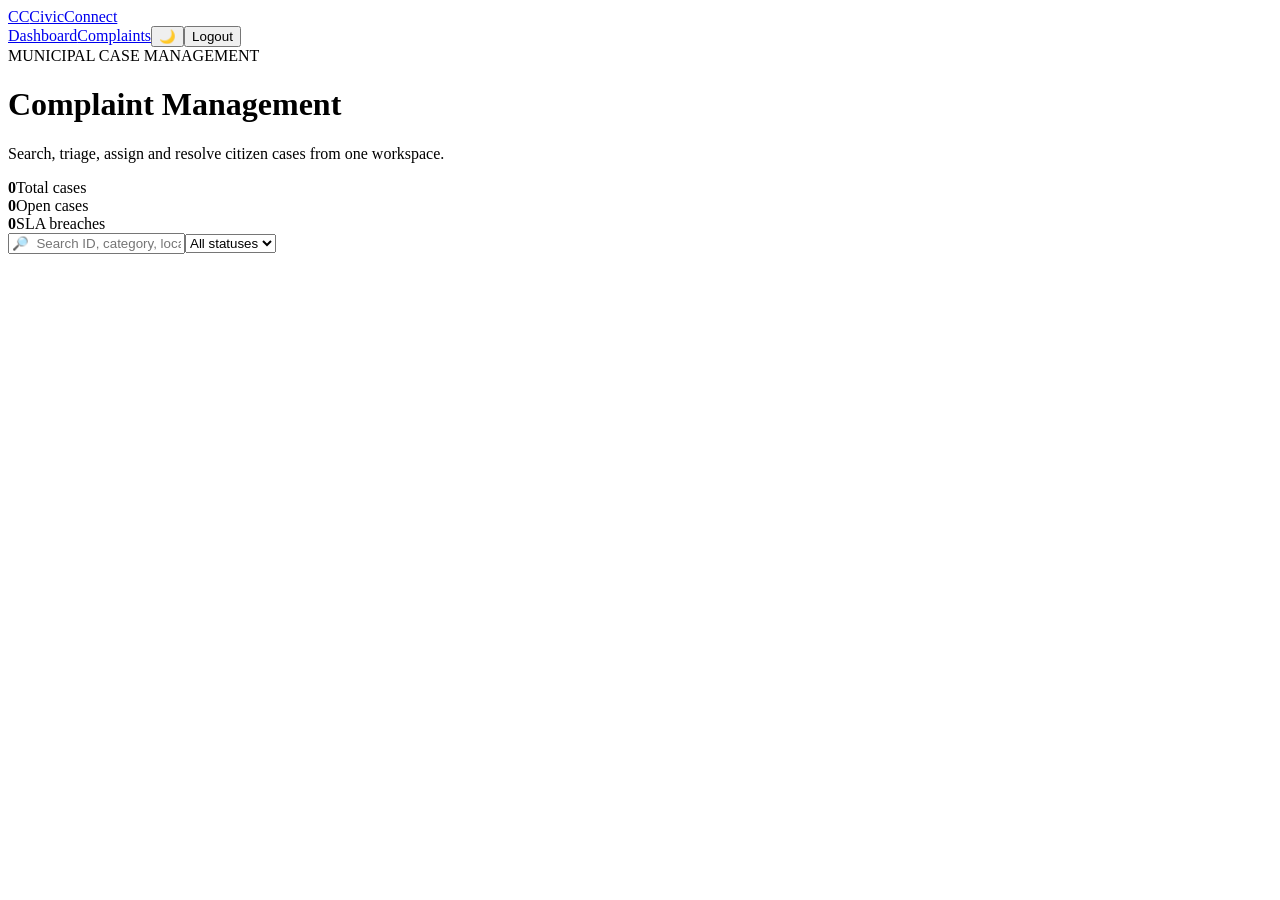
==== admin-complaints.html @ ee2b41be "Add files via upload" ====
<!DOCTYPE html><html lang="en"><head><meta charset="UTF-8"><meta name="viewport" content="width=device-width,initial-scale=1.0"><title>Complaint Management | CivicConnect</title><link rel="stylesheet" href="../css/style.css"><link rel="stylesheet" href="../css/admin.css"></head>
<body><header class="topbar"><a class="brand" href="../index.html"><span class="brand-mark">CC</span>CivicConnect</a><nav class="topnav"><a href="admin-dashboard.html">Dashboard</a><a class="active" href="admin-complaints.html">Complaints</a><button class="icon-btn" id="themeToggle">🌙</button><button class="btn ghost" onclick="logout()">Logout</button></nav></header>
<main class="page-shell"><div class="page-heading"><div><span class="eyebrow">MUNICIPAL CASE MANAGEMENT</span><h1>Complaint Management</h1><p>Search, triage, assign and resolve citizen cases from one workspace.</p></div></div>
<div class="kpi-strip"><div class="kpi"><b id="caseTotal">0</b><span>Total cases</span></div><div class="kpi"><b id="caseOpen">0</b><span>Open cases</span></div><div class="kpi"><b id="caseSla">0</b><span>SLA breaches</span></div></div>
<div class="toolbar panel"><input id="adminSearch" placeholder="🔎  Search ID, category, location or citizen"><select id="statusFilter"><option value="">All statuses</option><option>Submitted</option><option>Verified</option><option>Assigned</option><option>In Progress</option><option>Resolved</option></select></div>
<div id="adminComplaints" class="admin-complaints"></div></main>
<script src="../js/storage.js"></script><script src="../js/auth.js"></script><script src="../js/app.js"></script><script src="../js/admin.js"></script><script>requireRole("admin");setupAdminComplaints();</script></body></html>
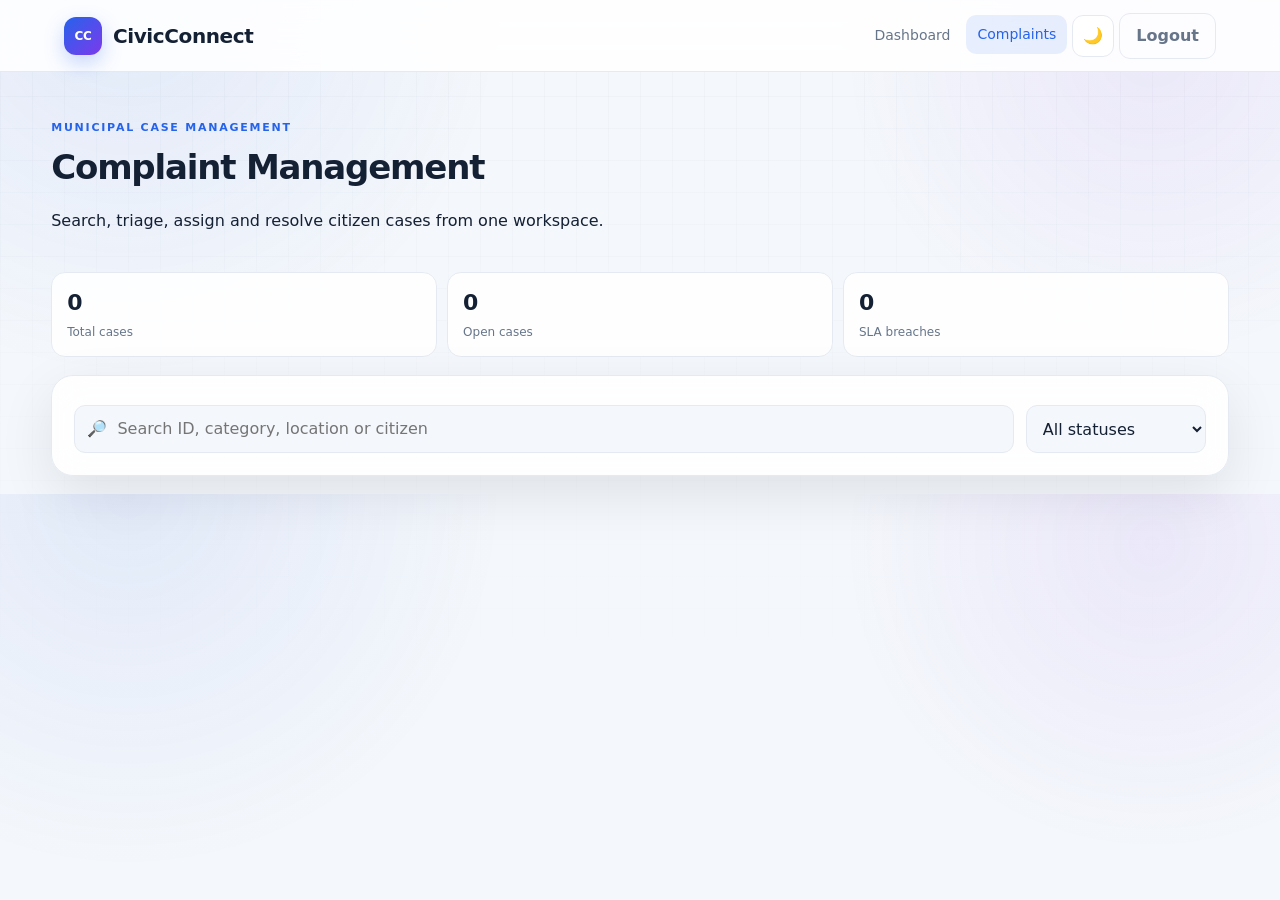
==== commit 4afd7827: "Fix stylesheet path in admin-complaints.html" ====
--- a/admin-complaints.html
+++ b/admin-complaints.html
@@ -1,7 +1,7 @@
-<!DOCTYPE html><html lang="en"><head><meta charset="UTF-8"><meta name="viewport" content="width=device-width,initial-scale=1.0"><title>Complaint Management | CivicConnect</title><link rel="stylesheet" href="../css/style.css"><link rel="stylesheet" href="../css/admin.css"></head>
+<!DOCTYPE html><html lang="en"><head><meta charset="UTF-8"><meta name="viewport" content="width=device-width,initial-scale=1.0"><title>Complaint Management | CivicConnect</title><link rel="stylesheet" href="style.css"><link rel="stylesheet" href="../css/admin.css"></head>
 <body><header class="topbar"><a class="brand" href="../index.html"><span class="brand-mark">CC</span>CivicConnect</a><nav class="topnav"><a href="admin-dashboard.html">Dashboard</a><a class="active" href="admin-complaints.html">Complaints</a><button class="icon-btn" id="themeToggle">🌙</button><button class="btn ghost" onclick="logout()">Logout</button></nav></header>
 <main class="page-shell"><div class="page-heading"><div><span class="eyebrow">MUNICIPAL CASE MANAGEMENT</span><h1>Complaint Management</h1><p>Search, triage, assign and resolve citizen cases from one workspace.</p></div></div>
 <div class="kpi-strip"><div class="kpi"><b id="caseTotal">0</b><span>Total cases</span></div><div class="kpi"><b id="caseOpen">0</b><span>Open cases</span></div><div class="kpi"><b id="caseSla">0</b><span>SLA breaches</span></div></div>
 <div class="toolbar panel"><input id="adminSearch" placeholder="🔎  Search ID, category, location or citizen"><select id="statusFilter"><option value="">All statuses</option><option>Submitted</option><option>Verified</option><option>Assigned</option><option>In Progress</option><option>Resolved</option></select></div>
 <div id="adminComplaints" class="admin-complaints"></div></main>
-<script src="../js/storage.js"></script><script src="../js/auth.js"></script><script src="../js/app.js"></script><script src="../js/admin.js"></script><script>requireRole("admin");setupAdminComplaints();</script></body></html>+<script src="../js/storage.js"></script><script src="../js/auth.js"></script><script src="../js/app.js"></script><script src="../js/admin.js"></script><script>requireRole("admin");setupAdminComplaints();</script></body></html>
--- a/style.css
+++ b/style.css
@@ -0,0 +1,43 @@
+
+:root{
+  --bg:#f4f7fb;--surface:rgba(255,255,255,.88);--surface-solid:#fff;--text:#142033;
+  --muted:#66758a;--primary:#2563eb;--primary2:#7c3aed;--border:#e5eaf2;
+  --success:#16a34a;--warning:#d97706;--danger:#dc2626;
+  --shadow:0 18px 55px rgba(15,23,42,.09);--shadow-sm:0 8px 24px rgba(15,23,42,.07);
+}
+[data-theme="dark"]{
+  --bg:#08111f;--surface:rgba(18,29,45,.88);--surface-solid:#121d2d;--text:#f2f6fb;
+  --muted:#a6b2c3;--border:#26354b;--shadow:0 18px 55px rgba(0,0,0,.28);--shadow-sm:0 8px 24px rgba(0,0,0,.2)
+}
+*{box-sizing:border-box}
+html{scroll-behavior:smooth}
+body{margin:0;background:radial-gradient(circle at 10% 0%,rgba(37,99,235,.09),transparent 30%),radial-gradient(circle at 90% 10%,rgba(124,58,237,.08),transparent 25%),var(--bg);color:var(--text);font-family:Inter,ui-sans-serif,system-ui,-apple-system,Segoe UI,sans-serif;line-height:1.5;overflow-x:hidden}
+body:before{content:"";position:fixed;inset:0;pointer-events:none;background-image:linear-gradient(rgba(100,116,139,.035) 1px,transparent 1px),linear-gradient(90deg,rgba(100,116,139,.035) 1px,transparent 1px);background-size:32px 32px;mask-image:linear-gradient(to bottom,#000,transparent 75%);z-index:-1}
+a{color:var(--primary);text-decoration:none}button,input,select,textarea{font:inherit}button{cursor:pointer}
+.topbar{min-height:72px;background:var(--surface);backdrop-filter:blur(18px);border-bottom:1px solid var(--border);display:flex;align-items:center;justify-content:space-between;padding:0 5%;position:sticky;top:0;z-index:20}
+.brand{display:flex;align-items:center;gap:11px;font-weight:850;font-size:20px;color:var(--text);letter-spacing:-.02em}.brand-mark{display:grid;place-items:center;width:38px;height:38px;border-radius:12px;background:linear-gradient(135deg,var(--primary),var(--primary2));color:#fff;font-size:12px;box-shadow:0 8px 20px rgba(37,99,235,.25);animation:float 5s ease-in-out infinite}
+.topnav{display:flex;align-items:center;gap:5px}.topnav a{padding:9px 11px;border-radius:10px;color:var(--muted);font-size:14px;transition:.2s}.topnav a.active,.topnav a:hover{background:rgba(37,99,235,.1);color:var(--primary);transform:translateY(-1px)}
+.page-shell{width:min(1180px,92%);margin:0 auto}.hero{padding:80px 0 55px}.hero-copy{text-align:center;max-width:900px;margin:auto}.eyebrow{color:var(--primary);font-size:11px;font-weight:850;letter-spacing:.16em}
+.hero h1{font-size:clamp(42px,7vw,76px);line-height:.99;letter-spacing:-.055em;margin:17px 0}.hero h1 span{background:linear-gradient(90deg,var(--primary),var(--primary2));background-clip:text;-webkit-background-clip:text;color:transparent}
+.hero-copy p{font-size:18px;color:var(--muted);max-width:730px;margin:0 auto 28px}.feature-row{display:flex;gap:10px;justify-content:center;flex-wrap:wrap}.feature-row span{padding:9px 13px;border:1px solid var(--border);border-radius:999px;background:var(--surface);font-size:13px;box-shadow:var(--shadow-sm);animation:rise .7s both}.feature-row span:nth-child(2){animation-delay:.06s}.feature-row span:nth-child(3){animation-delay:.12s}.feature-row span:nth-child(4){animation-delay:.18s}
+.role-grid{display:grid;grid-template-columns:repeat(2,1fr);gap:20px;max-width:900px;margin:52px auto 30px}.role-card,.info-card,.panel,.stat-card,.auth-card{background:var(--surface);backdrop-filter:blur(16px);border:1px solid var(--border);box-shadow:var(--shadow);border-radius:22px}.role-card{padding:30px;text-align:center;position:relative;overflow:hidden;transition:.28s}.role-card:before{content:"";position:absolute;inset:0 auto auto 0;width:100%;height:4px;background:linear-gradient(90deg,var(--primary),var(--primary2));transform:scaleX(0);transform-origin:left;transition:.3s}.role-card:hover{transform:translateY(-7px);box-shadow:0 24px 65px rgba(15,23,42,.13)}.role-card:hover:before{transform:scaleX(1)}.role-card h2{margin:12px 0 7px}.role-card p{color:var(--muted);min-height:62px}.role-icon{font-size:42px;display:grid;place-items:center;width:64px;height:64px;margin:auto;border-radius:18px;background:rgba(37,99,235,.1)}.role-card small{display:block;margin-top:13px;color:var(--muted)}
+.info-grid{display:grid;grid-template-columns:repeat(3,1fr);gap:14px}.info-card{padding:20px;transition:.25s}.info-card:hover{transform:translateY(-4px)}.info-card strong,.info-card span{display:block}.info-card span{color:var(--muted);font-size:14px;margin-top:6px}.footer{text-align:center;color:var(--muted);padding:35px}
+.btn{border:0;border-radius:11px;padding:10px 16px;font-weight:750;display:inline-flex;align-items:center;justify-content:center;gap:7px;transition:.2s;position:relative;overflow:hidden}.btn:hover{transform:translateY(-2px)}.btn.primary{background:linear-gradient(135deg,var(--primary),var(--primary2));color:#fff;box-shadow:0 10px 25px rgba(37,99,235,.22)}.btn.primary:hover{filter:brightness(1.05)}.btn.dark{background:#172033;color:#fff}.btn.secondary{background:rgba(37,99,235,.1);color:var(--primary)}.btn.ghost{background:transparent;color:var(--muted);border:1px solid var(--border)}.btn.full{width:100%}.icon-btn{background:var(--surface-solid);border:1px solid var(--border);border-radius:11px;padding:8px 10px;color:var(--text);transition:.2s}.icon-btn:hover{transform:rotate(8deg) scale(1.03)}
+.auth-body{min-height:100vh}.auth-wrap{min-height:calc(100vh - 72px);display:grid;place-items:center;padding:35px 20px}.auth-card{width:min(460px,100%);padding:34px;text-align:center;animation:pop .5s ease both}.auth-card h1{margin:10px 0 5px;letter-spacing:-.03em}.auth-card form{text-align:left;margin-top:24px}.auth-card .btn{margin-top:8px}.auth-card .role-icon{margin-bottom:10px}.demo-box{margin-top:18px;padding:13px 14px;background:linear-gradient(135deg,rgba(37,99,235,.09),rgba(124,58,237,.07));border:1px solid rgba(37,99,235,.12);border-radius:13px;text-align:left;font-size:13px}.back-link{display:block;margin-top:20px}.error{color:var(--danger);min-height:20px}.muted{color:var(--muted)}
+.page-heading{display:flex;justify-content:space-between;gap:20px;align-items:center;padding:42px 0 23px}.page-heading h1{margin:4px 0;font-size:34px;letter-spacing:-.035em}.stats-grid{display:grid;grid-template-columns:repeat(4,1fr);gap:14px;margin-bottom:22px}.stat-card{padding:18px;transition:.22s}.stat-card:hover{transform:translateY(-4px);box-shadow:var(--shadow)}.stat-card span{color:var(--muted);font-size:13px}.stat-card strong{display:block;font-size:30px;margin-top:3px}
+.two-col{display:grid;grid-template-columns:1.5fr 1fr;gap:20px;margin-bottom:25px}.panel{padding:22px}.panel-head{display:flex;justify-content:space-between;align-items:center;gap:10px;margin-bottom:15px}.panel-head h2{font-size:18px;margin:0}.list{display:grid;gap:10px}.list-item,.admin-row{border:1px solid var(--border);border-radius:13px;padding:13px;display:flex;justify-content:space-between;gap:12px;align-items:center;transition:.2s}.list-item:hover,.admin-row:hover{border-color:rgba(37,99,235,.3);transform:translateX(2px);background:rgba(37,99,235,.025)}.list-item strong,.list-item span{display:block}.list-item small{color:var(--muted)}.pill{display:inline-block;border-radius:999px;padding:4px 9px;font-size:11px;font-weight:850;white-space:nowrap}.pill.success{background:#dcfce7;color:#166534}.pill.warning{background:#fef3c7;color:#92400e}.pill.info{background:#dbeafe;color:#1e40af}.pill.danger{background:#fee2e2;color:#991b1b}.pill.neutral{background:#eef2f6;color:#667085}
+.progress-ring{width:125px;height:125px;border-radius:50%;border:10px solid rgba(37,99,235,.12);display:grid;place-items:center;margin:10px auto}.progress-ring div{text-align:center}.progress-ring strong{font-size:30px;display:block}.progress-ring span{font-size:12px;color:var(--muted)}.mini-leader{border-top:1px solid var(--border);margin-top:20px;padding-top:15px;display:flex;justify-content:space-between}
+.narrow{max-width:900px}.form-grid{display:grid;gap:18px;margin-bottom:40px}.form-grid label,.coord-grid label,.auth-card label{font-weight:700;font-size:14px}.form-grid input,.form-grid select,.form-grid textarea,.toolbar input,.toolbar select,.auth-card input{display:block;width:100%;margin-top:7px;padding:11px 12px;border:1px solid var(--border);border-radius:11px;background:var(--bg);color:var(--text);outline:none;transition:.2s}.form-grid input:focus,.form-grid select:focus,.form-grid textarea:focus,.toolbar input:focus,.toolbar select:focus,.auth-card input:focus{border-color:var(--primary);box-shadow:0 0 0 4px rgba(37,99,235,.08)}
+.upload-box,.location-box{border:1px dashed var(--border);padding:16px;border-radius:14px}.photo-preview{margin-top:12px;min-height:100px;display:grid;place-items:center;background:var(--bg);border-radius:10px;overflow:hidden;color:var(--muted)}.photo-preview img{max-width:100%;max-height:230px;object-fit:cover}.location-actions{display:grid;grid-template-columns:auto 1fr;gap:10px}.coord-grid{display:grid;grid-template-columns:1fr 1fr;gap:10px;margin-top:10px}.map-placeholder{height:150px;margin-top:12px;border-radius:12px;background:linear-gradient(135deg,rgba(37,99,235,.08),rgba(22,163,74,.08));display:grid;place-items:center;color:var(--muted);text-align:center;padding:20px}.form-actions{display:flex;justify-content:flex-end;gap:10px}
+.complaint-grid{display:grid;grid-template-columns:repeat(2,1fr);gap:18px;padding-bottom:40px}.complaint-card{background:var(--surface);border:1px solid var(--border);border-radius:16px;padding:20px;box-shadow:var(--shadow);transition:.25s}.complaint-card:hover{transform:translateY(-4px)}.complaint-card h2{font-size:18px;margin:0}.complaint-meta{display:flex;flex-wrap:wrap;gap:7px;margin:10px 0}.timeline{display:grid;grid-template-columns:repeat(5,1fr);gap:5px;margin:16px 0}.timeline-step{font-size:10px;text-align:center;color:var(--muted)}.timeline-step:before{content:"";display:block;width:13px;height:13px;border-radius:50%;background:var(--border);margin:0 auto 5px;transition:.3s}.timeline-step.done{color:var(--success);font-weight:700}.timeline-step.done:before{background:var(--success);box-shadow:0 0 0 4px rgba(22,163,74,.1)}.complaint-card img{width:100%;height:130px;object-fit:cover;border-radius:10px;margin-top:10px}
+.badge-grid{display:grid;grid-template-columns:repeat(2,1fr);gap:10px}.badge-item{border:1px solid var(--border);padding:14px;border-radius:12px}.badge-item strong{display:block}.leaderboard{display:grid;gap:8px}.leader-row{display:grid;grid-template-columns:35px 1fr auto;align-items:center;padding:11px;border:1px solid var(--border);border-radius:10px}
+.profile-card{display:flex;align-items:center;gap:20px;margin-bottom:20px}.avatar{width:80px;height:80px;border-radius:50%;background:linear-gradient(135deg,var(--primary),var(--primary2));color:#fff;display:grid;place-items:center;font-size:24px;font-weight:800;box-shadow:0 10px 25px rgba(37,99,235,.2)}.compact{grid-template-columns:repeat(3,1fr)}.toolbar{display:grid;grid-template-columns:1fr 180px;gap:12px;margin-bottom:18px}.footer-note{font-size:12px;color:var(--muted);margin-top:8px}.toast{position:fixed;right:20px;bottom:20px;background:var(--text);color:var(--surface-solid);padding:13px 16px;border-radius:12px;box-shadow:var(--shadow);z-index:50;animation:toastIn .35s ease both}.modal-backdrop{position:fixed;inset:0;background:rgba(2,6,23,.62);backdrop-filter:blur(5px);display:grid;place-items:center;z-index:30;padding:20px;animation:fade .2s}.modal{width:min(760px,100%);max-height:90vh;overflow:auto;background:var(--surface-solid);border-radius:20px;padding:22px;box-shadow:0 30px 100px rgba(0,0,0,.25);animation:pop .25s ease}.modal-actions{display:flex;justify-content:flex-end;gap:8px;margin-top:18px}.admin-row{align-items:flex-start}.admin-row-main{flex:1}.admin-row-main h3{margin:0;font-size:16px}.admin-row-main p{margin:3px 0;color:var(--muted);font-size:13px}.admin-row-actions{display:flex;gap:6px;flex-wrap:wrap}.analytics-bar{margin:10px 0}.analytics-label{display:flex;justify-content:space-between;font-size:13px}.bar{height:8px;border-radius:99px;background:var(--border);overflow:hidden}.bar i{display:block;height:100%;background:linear-gradient(90deg,var(--primary),var(--primary2));border-radius:99px;transition:width .7s ease}
+.kpi-strip{display:grid;grid-template-columns:repeat(3,1fr);gap:10px;margin:0 0 18px}.kpi{padding:13px 15px;border:1px solid var(--border);border-radius:14px;background:var(--surface)}.kpi b{display:block;font-size:22px}.kpi span{font-size:12px;color:var(--muted)}
+.profile-hero{display:grid;grid-template-columns:auto 1fr auto;align-items:center;gap:18px}.profile-actions{display:flex;gap:8px;flex-wrap:wrap}.impact-bar{height:10px;background:var(--border);border-radius:99px;overflow:hidden;margin-top:8px}.impact-bar i{display:block;height:100%;width:70%;background:linear-gradient(90deg,var(--primary),var(--primary2));border-radius:99px}.activity-list{display:grid;gap:9px}.activity{display:flex;gap:12px;align-items:flex-start;padding:12px;border:1px solid var(--border);border-radius:12px}.activity-icon{width:32px;height:32px;border-radius:10px;display:grid;place-items:center;background:rgba(37,99,235,.1)}
+@keyframes rise{from{opacity:0;transform:translateY(12px)}to{opacity:1;transform:none}}@keyframes pop{from{opacity:0;transform:translateY(12px) scale(.98)}to{opacity:1;transform:none}}@keyframes fade{from{opacity:0}to{opacity:1}}@keyframes toastIn{from{opacity:0;transform:translateY(12px)}to{opacity:1;transform:none}}@keyframes float{0%,100%{transform:translateY(0)}50%{transform:translateY(-3px)}}
+@media(max-width:850px){.role-grid,.info-grid,.two-col,.complaint-grid{grid-template-columns:1fr}.stats-grid{grid-template-columns:repeat(2,1fr)}.topnav{gap:2px;overflow:auto}.topnav a{white-space:nowrap}.page-heading{align-items:flex-start;flex-direction:column}.toolbar{grid-template-columns:1fr}.admin-row{flex-direction:column}.profile-hero{grid-template-columns:auto 1fr}.profile-actions{grid-column:1/-1}.kpi-strip{grid-template-columns:1fr 1fr}}
+@media(max-width:560px){.stats-grid{grid-template-columns:1fr 1fr}.topbar{padding:0 4%}.topnav .btn.ghost{display:none}.location-actions,.coord-grid{grid-template-columns:1fr}.hero{padding:50px 0}.hero h1{font-size:44px}.auth-card{padding:26px}.kpi-strip{grid-template-columns:1fr}.profile-hero{grid-template-columns:1fr;text-align:center}.avatar{margin:auto}}
+@media(prefers-reduced-motion:reduce){*,*::before,*::after{animation-duration:.001ms!important;transition-duration:.001ms!important;scroll-behavior:auto!important}}
+
+.password-wrap{position:relative}.password-wrap input{padding-right:46px}.password-eye{position:absolute;right:8px;top:50%;transform:translateY(-50%);border:0;background:transparent;color:var(--muted);padding:7px;border-radius:8px}.password-eye:hover{background:rgba(37,99,235,.08)}.report-center{display:flex;align-items:center;justify-content:space-between;gap:20px;margin-bottom:22px;position:relative;overflow:hidden}.report-center:after{content:"";position:absolute;width:180px;height:180px;border-radius:50%;right:-80px;top:-100px;background:rgba(37,99,235,.08);pointer-events:none}.report-center h2{margin:4px 0}.report-actions{display:flex;gap:8px;flex-wrap:wrap;position:relative;z-index:1}.profile-editor{width:min(760px,100%)}.profile-edit-grid{display:grid;grid-template-columns:190px 1fr;gap:25px;align-items:start}.photo-editor{text-align:center}.profile-avatar-large{margin:0 auto 12px}.profile-avatar img,.profile-avatar-large img{width:100%;height:100%;object-fit:cover;border-radius:50%}.file-btn{cursor:pointer}.compact-form{margin:0;grid-template-columns:1fr 1fr;gap:13px}.contact-list{display:grid;gap:10px;margin-bottom:16px}.contact-list>div{padding:13px;border:1px solid var(--border);border-radius:12px;background:rgba(37,99,235,.025)}.contact-list span,.contact-list strong{display:block}.contact-list span{font-size:12px;color:var(--muted);margin-bottom:3px}.leader-me{border-color:rgba(37,99,235,.35);background:rgba(37,99,235,.06)}.leader-row small{display:block;color:var(--muted);font-size:11px}.quick-links{display:grid;gap:9px}.profile-lower{margin-bottom:25px}
+@media(max-width:650px){.report-center{flex-direction:column;align-items:flex-start}.profile-edit-grid{grid-template-columns:1fr}.compact-form{grid-template-columns:1fr}}
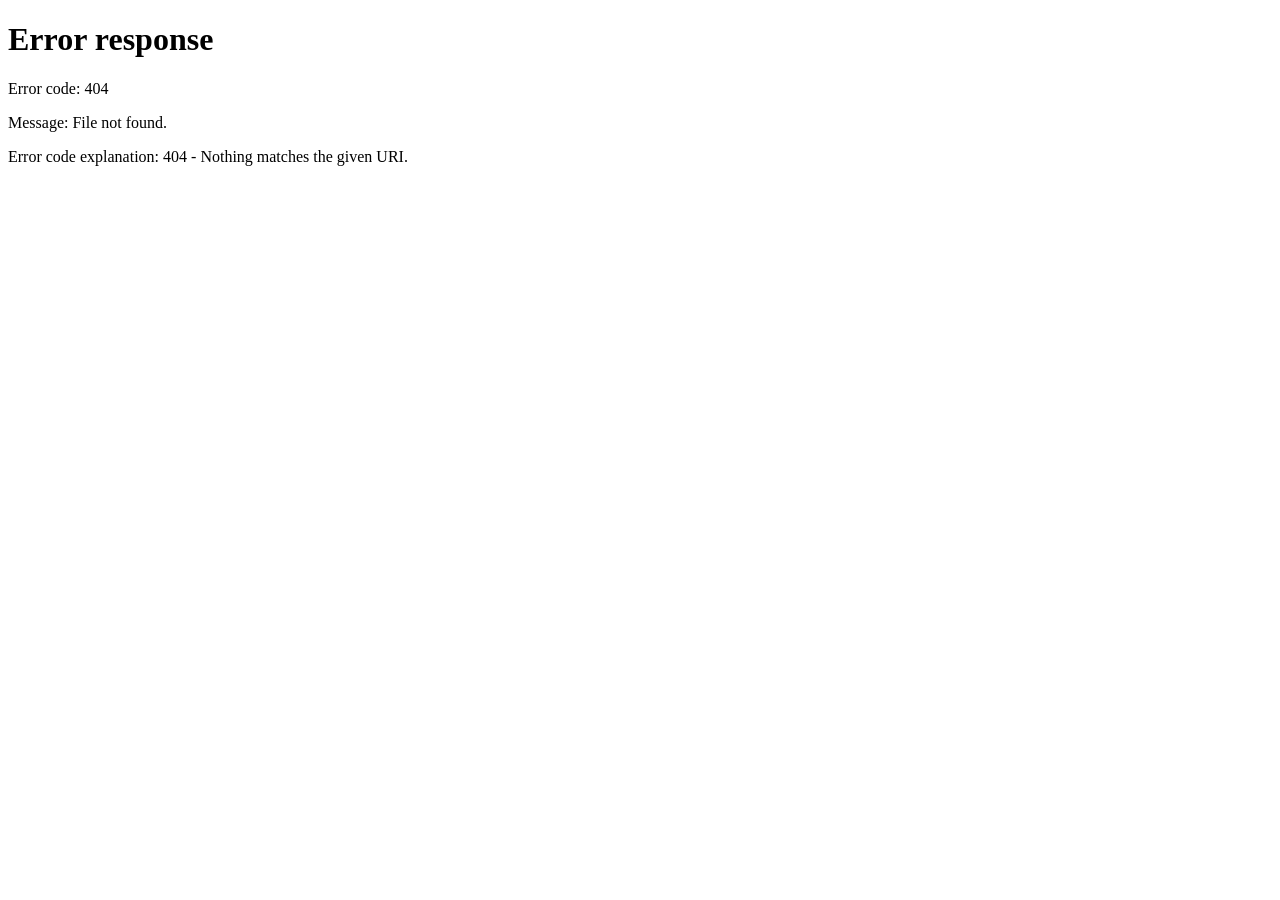
==== commit b3e7be2c: "Remove relative path from script sources in HTML" ====
--- a/admin-complaints.html
+++ b/admin-complaints.html
@@ -4,4 +4,4 @@
 <div class="kpi-strip"><div class="kpi"><b id="caseTotal">0</b><span>Total cases</span></div><div class="kpi"><b id="caseOpen">0</b><span>Open cases</span></div><div class="kpi"><b id="caseSla">0</b><span>SLA breaches</span></div></div>
 <div class="toolbar panel"><input id="adminSearch" placeholder="🔎  Search ID, category, location or citizen"><select id="statusFilter"><option value="">All statuses</option><option>Submitted</option><option>Verified</option><option>Assigned</option><option>In Progress</option><option>Resolved</option></select></div>
 <div id="adminComplaints" class="admin-complaints"></div></main>
-<script src="../js/storage.js"></script><script src="../js/auth.js"></script><script src="../js/app.js"></script><script src="../js/admin.js"></script><script>requireRole("admin");setupAdminComplaints();</script></body></html>
+<script src="storage.js"></script><script src="auth.js"></script><script src="app.js"></script><script src="admin.js"></script><script>requireRole("admin");setupAdminComplaints();</script></body></html>
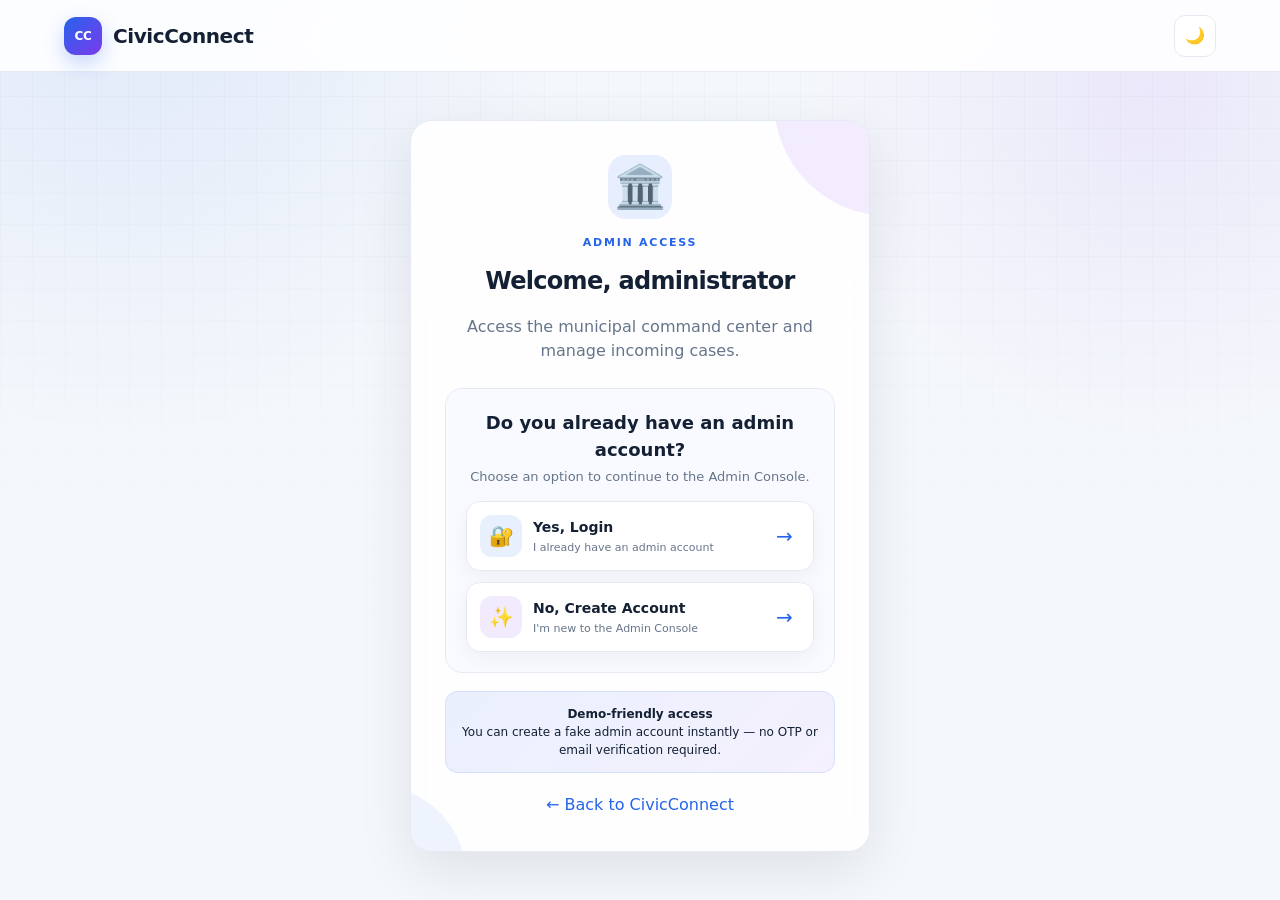
==== commit 27287fe3: "Add files via upload" ====
--- a/admin-complaints.html
+++ b/admin-complaints.html
@@ -1,7 +1,7 @@
-<!DOCTYPE html><html lang="en"><head><meta charset="UTF-8"><meta name="viewport" content="width=device-width,initial-scale=1.0"><title>Complaint Management | CivicConnect</title><link rel="stylesheet" href="style.css"><link rel="stylesheet" href="../css/admin.css"></head>
-<body><header class="topbar"><a class="brand" href="../index.html"><span class="brand-mark">CC</span>CivicConnect</a><nav class="topnav"><a href="admin-dashboard.html">Dashboard</a><a class="active" href="admin-complaints.html">Complaints</a><button class="icon-btn" id="themeToggle">🌙</button><button class="btn ghost" onclick="logout()">Logout</button></nav></header>
+<!DOCTYPE html><html lang="en"><head><meta charset="UTF-8"><meta name="viewport" content="width=device-width,initial-scale=1.0"><title>Complaint Management | CivicConnect</title><link rel="stylesheet" href="style.css"><link rel="stylesheet" href="admin.css"><link rel="stylesheet" href="civicconnect-palette.css"><link rel="stylesheet" href="location.css"><link rel="stylesheet" href="support.css"></head>
+<body><header class="topbar"><a class="brand" href="index.html"><span class="brand-mark">CC</span>CivicConnect</a><nav class="topnav"><a href="admin-dashboard.html">Dashboard</a><a class="active" href="admin-complaints.html">Complaints</a><button class="icon-btn" id="themeToggle">🌙</button><button class="btn ghost" onclick="logout()">Logout</button></nav></header>
 <main class="page-shell"><div class="page-heading"><div><span class="eyebrow">MUNICIPAL CASE MANAGEMENT</span><h1>Complaint Management</h1><p>Search, triage, assign and resolve citizen cases from one workspace.</p></div></div>
 <div class="kpi-strip"><div class="kpi"><b id="caseTotal">0</b><span>Total cases</span></div><div class="kpi"><b id="caseOpen">0</b><span>Open cases</span></div><div class="kpi"><b id="caseSla">0</b><span>SLA breaches</span></div></div>
 <div class="toolbar panel"><input id="adminSearch" placeholder="🔎  Search ID, category, location or citizen"><select id="statusFilter"><option value="">All statuses</option><option>Submitted</option><option>Verified</option><option>Assigned</option><option>In Progress</option><option>Resolved</option></select></div>
 <div id="adminComplaints" class="admin-complaints"></div></main>
-<script src="storage.js"></script><script src="auth.js"></script><script src="app.js"></script><script src="admin.js"></script><script>requireRole("admin");setupAdminComplaints();</script></body></html>
+<script src="storage.js"></script><script src="auth.js"></script><script src="app.js"></script><script src="admin.js"></script><script src="location.js"></script><script>requireRole("admin");setupAdminComplaints();</script><script src="support.js"></script></body></html>
--- a/style.css
+++ b/style.css
@@ -41,3 +41,35 @@
 
 .password-wrap{position:relative}.password-wrap input{padding-right:46px}.password-eye{position:absolute;right:8px;top:50%;transform:translateY(-50%);border:0;background:transparent;color:var(--muted);padding:7px;border-radius:8px}.password-eye:hover{background:rgba(37,99,235,.08)}.report-center{display:flex;align-items:center;justify-content:space-between;gap:20px;margin-bottom:22px;position:relative;overflow:hidden}.report-center:after{content:"";position:absolute;width:180px;height:180px;border-radius:50%;right:-80px;top:-100px;background:rgba(37,99,235,.08);pointer-events:none}.report-center h2{margin:4px 0}.report-actions{display:flex;gap:8px;flex-wrap:wrap;position:relative;z-index:1}.profile-editor{width:min(760px,100%)}.profile-edit-grid{display:grid;grid-template-columns:190px 1fr;gap:25px;align-items:start}.photo-editor{text-align:center}.profile-avatar-large{margin:0 auto 12px}.profile-avatar img,.profile-avatar-large img{width:100%;height:100%;object-fit:cover;border-radius:50%}.file-btn{cursor:pointer}.compact-form{margin:0;grid-template-columns:1fr 1fr;gap:13px}.contact-list{display:grid;gap:10px;margin-bottom:16px}.contact-list>div{padding:13px;border:1px solid var(--border);border-radius:12px;background:rgba(37,99,235,.025)}.contact-list span,.contact-list strong{display:block}.contact-list span{font-size:12px;color:var(--muted);margin-bottom:3px}.leader-me{border-color:rgba(37,99,235,.35);background:rgba(37,99,235,.06)}.leader-row small{display:block;color:var(--muted);font-size:11px}.quick-links{display:grid;gap:9px}.profile-lower{margin-bottom:25px}
 @media(max-width:650px){.report-center{flex-direction:column;align-items:flex-start}.profile-edit-grid{grid-template-columns:1fr}.compact-form{grid-template-columns:1fr}}
+
+/* CivicConnect citizen authentication flow */
+.citizen-auth-page .auth-wrap{padding-top:45px;padding-bottom:45px}
+.citizen-auth-card{position:relative;overflow:hidden}
+.citizen-auth-card:before{content:"";position:absolute;width:230px;height:230px;border-radius:50%;right:-135px;top:-135px;background:rgba(124,58,237,.09);pointer-events:none}
+.citizen-auth-card:after{content:"";position:absolute;width:180px;height:180px;border-radius:50%;left:-125px;bottom:-115px;background:rgba(37,99,235,.07);pointer-events:none}
+.auth-visual,.auth-view,.back-link{position:relative;z-index:1}
+.auth-view{animation:authViewIn .4s ease both}
+.auth-view[hidden]{display:none}
+.auth-choice-box{margin-top:25px;padding:20px;border:1px solid var(--border);border-radius:17px;background:rgba(37,99,235,.025)}
+.auth-choice-box h2{font-size:18px;margin:0 0 4px}
+.auth-choice-box>p{font-size:13px;margin:0 0 15px}
+.auth-choice-grid{display:grid;gap:11px}
+.auth-choice{width:100%;display:grid;grid-template-columns:42px 1fr 24px;align-items:center;gap:11px;text-align:left;border:1px solid var(--border);border-radius:14px;padding:13px;background:var(--surface-solid);color:var(--text);transition:.25s;box-shadow:0 7px 18px rgba(15,23,42,.045)}
+.auth-choice:hover{transform:translateY(-3px);border-color:rgba(37,99,235,.3);box-shadow:0 14px 28px rgba(15,23,42,.09)}
+.auth-choice.primary-choice:hover{background:rgba(37,99,235,.045)}
+.auth-choice.secondary-choice:hover{background:rgba(124,58,237,.045)}
+.choice-icon{width:42px;height:42px;display:grid;place-items:center;border-radius:12px;background:rgba(37,99,235,.1);font-size:20px}
+.secondary-choice .choice-icon{background:rgba(124,58,237,.1)}
+.auth-choice strong,.auth-choice small{display:block}.auth-choice strong{font-size:14px}.auth-choice small{font-size:11px;color:var(--muted);margin-top:2px}.choice-arrow{font-size:20px;color:var(--primary);transition:.2s}.auth-choice:hover .choice-arrow{transform:translateX(3px)}
+.auth-demo-note{text-align:center!important;font-size:12px!important}
+.auth-back-btn{border:0;background:transparent;color:var(--muted);padding:0;margin:0 0 8px;font-size:13px;font-weight:700}.auth-back-btn:hover{color:var(--primary)}
+.auth-submit{margin-top:18px!important;min-height:46px}.auth-submit b{font-size:17px;transition:.2s}.auth-submit:hover b{transform:translateX(3px)}
+.auth-switch{text-align:center;font-size:13px;color:var(--muted);margin:18px 0 0}.auth-switch button{border:0;background:transparent;color:var(--primary);font-weight:800;padding:0}.auth-switch button:hover{text-decoration:underline}
+.register-grid{display:grid;grid-template-columns:1fr 1fr;gap:13px;margin-top:20px}.register-grid label{margin:0!important}
+.auth-card input::placeholder{color:var(--muted);opacity:.65}
+@keyframes authViewIn{from{opacity:0;transform:translateY(10px)}to{opacity:1;transform:none}}
+@media(max-width:560px){.citizen-auth-page .auth-wrap{padding:25px 14px}.citizen-auth-card{padding:23px}.register-grid{grid-template-columns:1fr;gap:13px}.auth-choice{grid-template-columns:38px 1fr 20px;padding:12px}.choice-icon{width:38px;height:38px}.auth-choice-box{padding:16px}}
+.auth-shake{animation:authShake .35s ease}@keyframes authShake{0%,100%{transform:translateX(0)}25%{transform:translateX(-5px)}75%{transform:translateX(5px)}}
+
+.gov-verify-row{display:grid;grid-template-columns:1fr auto;gap:8px;margin-top:7px}.gov-verify-row input{margin-top:0!important}.gov-verify-btn{padding:10px 14px;font-size:12px;letter-spacing:.04em}.gov-status{display:block;margin-top:6px;font-size:11px;color:var(--muted)}.gov-status.checking{color:var(--primary)}.gov-status.verified{color:var(--success);font-weight:800}.gov-status.not-verified{color:var(--danger);font-weight:800}
+.gov-popup-backdrop{position:fixed;inset:0;z-index:200;background:rgba(15,23,42,.58);backdrop-filter:blur(5px);display:grid;place-items:center;padding:20px}.gov-popup{width:min(390px,100%);padding:28px;text-align:center;background:var(--surface-solid);color:var(--text);border:1px solid var(--border);border-radius:22px;box-shadow:0 30px 90px rgba(15,23,42,.25);animation:rise .22s ease-out}.gov-popup-icon{width:54px;height:54px;margin:0 auto 12px;border-radius:50%;display:grid;place-items:center;background:rgba(37,99,235,.1);font-size:26px;font-weight:900}.gov-popup h3{margin:0 0 6px}.gov-popup p{color:var(--muted);font-size:13px;line-height:1.5;margin:0 0 18px}
--- a/admin.css
+++ b/admin.css
@@ -0,0 +1,5 @@
+.admin-card{border-top:4px solid #172033}.admin-complaints{display:grid;gap:12px;padding-bottom:40px}.case-modal{padding:26px;max-width:900px}.case-header{display:flex;justify-content:space-between;align-items:flex-start;gap:14px}.case-header h2{margin:3px 0 0;font-size:24px;letter-spacing:-.03em}.case-description{font-size:16px;line-height:1.65;margin:18px 0 12px}.case-details{display:grid;grid-template-columns:1fr 1fr;gap:12px;margin-bottom:14px}.case-details>div{padding:12px 14px;border:1px solid var(--border);border-radius:12px;background:rgba(37,99,235,.025)}.case-details span{display:block;color:var(--muted);font-size:12px;margin-bottom:3px}.case-details strong{display:block}.evidence-box{min-height:190px;border-radius:14px;overflow:hidden;background:linear-gradient(135deg,rgba(37,99,235,.05),rgba(124,58,237,.06));border:1px solid var(--border);display:grid;place-items:center}.evidence-box img{width:100%;max-height:290px;object-fit:cover}.no-photo{text-align:center;color:var(--muted);display:grid;gap:4px}.no-photo span{font-size:30px}.no-photo strong{color:var(--text)}.workflow-card{margin-top:18px;padding:18px;border:1px solid var(--border);border-radius:15px;background:var(--surface)}.workflow-card h3{margin:0 0 18px}.workflow-line{display:grid;grid-template-columns:repeat(5,1fr);position:relative}.workflow-line:before{content:"";position:absolute;left:10%;right:10%;top:15px;height:3px;background:var(--border);z-index:0}.workflow-step{position:relative;z-index:1;text-align:center;font-size:11px;color:var(--muted)}.workflow-step i{width:30px;height:30px;margin:0 auto 7px;border-radius:50%;display:grid;place-items:center;background:var(--surface-solid);border:2px solid var(--border);font-style:normal;font-weight:800;transition:.25s}.workflow-step.done{color:var(--success);font-weight:750}.workflow-step.done i{background:var(--success);border-color:var(--success);color:#fff;box-shadow:0 0 0 5px rgba(22,163,74,.10)}.case-form-grid{display:grid;grid-template-columns:1fr 1fr;gap:14px;margin-top:18px}.case-form-grid label{font-weight:750;font-size:13px}.case-form-grid select{display:block;width:100%;margin-top:7px;padding:11px 12px;border:1px solid var(--border);border-radius:11px;background:var(--bg);color:var(--text)}.case-footer{display:flex;justify-content:space-between;align-items:center;gap:15px;margin-top:18px;padding-top:15px;border-top:1px solid var(--border)}.case-footer small{color:var(--muted)}
+@media(max-width:650px){.case-details,.case-form-grid{grid-template-columns:1fr}.workflow-line{grid-template-columns:1fr;gap:10px}.workflow-line:before{left:14px;top:15px;bottom:15px;width:3px;height:auto;right:auto}.workflow-step{display:grid;grid-template-columns:30px 1fr;align-items:center;text-align:left;gap:9px}.workflow-step i{margin:0}.case-footer{flex-direction:column;align-items:stretch}.case-footer .modal-actions{justify-content:flex-end}}
+
+.admin-location-card{margin:16px 0}.admin-location-card .panel-head{padding:0 0 10px}
+.admin-evidence-grid{display:grid;grid-template-columns:1fr 1fr;gap:12px}.admin-evidence-grid figure{margin:0;border:1px solid var(--border);border-radius:14px;overflow:hidden;background:var(--surface)}.admin-evidence-grid img{width:100%;height:190px;object-fit:cover}.admin-evidence-grid figcaption{padding:8px 10px;font-size:12px;font-weight:800}.ai-demo{padding:14px;border-radius:14px;background:linear-gradient(135deg,#fef5ef,#d6e3f8);border:1px solid rgba(157,92,99,.2);display:flex;align-items:center;justify-content:space-between;gap:12px}.ai-result{font-size:18px;font-weight:900}.verify-pop{position:fixed;inset:0;background:rgba(15,23,42,.6);display:grid;place-items:center;z-index:300}.verify-pop>div{background:var(--surface-solid);padding:28px;border-radius:22px;text-align:center;max-width:360px;animation:rise .25s ease}
--- a/civicconnect-palette.css
+++ b/civicconnect-palette.css
@@ -0,0 +1 @@
+:root{--taupe-grey:#584b53;--smoky-rose:#9d5c63;--lavender:#d6e3f8;--seashell:#fef5ef;--desert-sand:#e4bb97}
--- a/location.css
+++ b/location.css
@@ -0,0 +1,10 @@
+
+.location-map{height:320px;border:1px solid var(--border);border-radius:16px;overflow:hidden;background:#e8eef5}.location-map .leaflet-control-attribution{font-size:9px}
+.location-tools{display:grid;grid-template-columns:1fr auto;gap:9px;margin:10px 0}.location-tools input{min-width:0}
+.location-help{display:flex;justify-content:space-between;gap:8px;align-items:center;margin-top:8px;color:var(--muted);font-size:12px}
+@media(max-width:650px){.location-tools{grid-template-columns:1fr}.location-map{height:270px}}
+
+.location-map{width:100%;height:420px;min-height:320px;border-radius:18px;overflow:hidden;border:1px solid var(--border,#e5e7eb);background:#eef3f8;position:relative;z-index:1}
+.location-map .leaflet-container{width:100%;height:100%;font:inherit}
+.location-map-fallback{height:100%;display:grid;place-items:center;padding:24px;text-align:center;background:#f6f8fb;color:#475569}
+.leaflet-control-attribution{font-size:10px}
--- a/support.css
+++ b/support.css
@@ -0,0 +1 @@
+.support-home-section{margin:28px 0 8px}.support-home-card{display:flex;align-items:center;justify-content:space-between;gap:24px;padding:24px 26px;border:1px solid var(--border);border-radius:24px;background:linear-gradient(135deg,rgba(37,99,235,.08),rgba(14,165,233,.045));box-shadow:0 14px 40px rgba(15,23,42,.07)}.support-home-copy{min-width:0}.support-home-copy h2{margin:6px 0 8px}.support-home-copy p{margin:0;max-width:720px;line-height:1.55;color:var(--muted)}.support-home-emails{display:flex;align-items:center;gap:8px;flex-wrap:wrap;margin-top:12px;font-size:13px;font-weight:700}.support-home-emails span:nth-child(3){color:var(--muted)}.support-open-btn{white-space:nowrap}.support-modal{position:fixed;inset:0;z-index:100;display:grid;place-items:center;padding:20px}.support-modal[hidden]{display:none!important}.support-backdrop{position:absolute;inset:0;background:rgba(15,23,42,.55);backdrop-filter:blur(5px)}.support-card{position:relative;z-index:1;width:min(500px,100%);padding:28px;background:var(--surface-solid);color:var(--text);border:1px solid var(--border);border-radius:24px;box-shadow:0 30px 90px rgba(15,23,42,.25);animation:rise .22s ease-out}.support-close{position:absolute;right:15px;top:10px;width:40px;height:40px;border:0;border-radius:12px;background:transparent;color:var(--muted);font-size:28px;line-height:1;cursor:pointer}.support-close:hover{background:rgba(100,116,139,.1);color:var(--text)}.support-icon{width:50px;height:50px;display:grid;place-items:center;border-radius:15px;background:rgba(37,99,235,.1);font-size:24px;margin-bottom:14px}.support-card h2{margin:5px 0}.support-card p{line-height:1.55}.support-recipient{display:grid;gap:2px;padding:13px 15px;margin:16px 0;border:1px solid var(--border);border-radius:14px;background:rgba(37,99,235,.045)}.support-recipient span{font-size:12px;color:var(--muted);margin-bottom:4px}.support-recipient strong{font-size:13px}.support-form{display:grid;gap:13px}.support-form label{font-weight:750;font-size:13px}.support-form select,.support-form textarea{display:block;width:100%;margin-top:7px;padding:11px 12px;border:1px solid var(--border);border-radius:11px;background:var(--bg);color:var(--text);outline:none;box-sizing:border-box}.support-form textarea{resize:vertical}.support-open{overflow:hidden}@media(max-width:700px){.support-home-card{flex-direction:column;align-items:flex-start}.support-open-btn{width:100%}}@media(max-width:600px){.support-card{padding:22px}.support-home-card{padding:20px}.support-home-emails{font-size:12px}}
